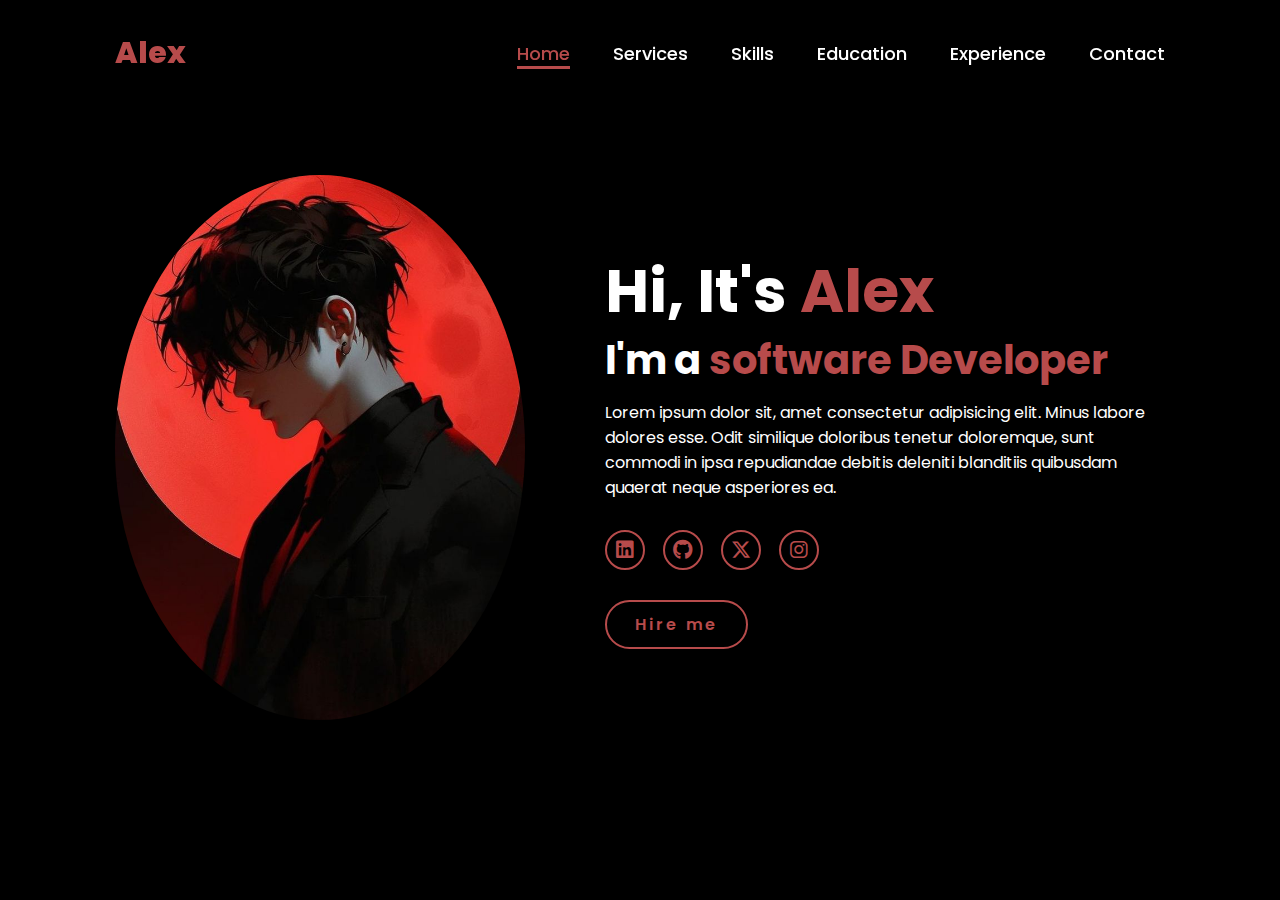
==== index.html @ 598ae783 "Add files via upload" ====
<!DOCTYPE html>
<html lang="en">
    
<head>
    <meta charset="UTF-8">
    <meta name="viewport" content="width=device-width, initial-scale=1.0">
    <link rel="stylesheet" href="https://cdnjs.cloudflare.com/ajax/libs/font-awesome/6.5.2/css/all.min.css">
    <link rel="stylesheet" href="style.css">
    <title>Portfolio Website</title>
</head>
<body>
    <header>
        <a href="#" class="logo">Alex</a>

        <nav>
            <a href="#" class="active"> Home</a>
            <a href="#" >Services</a>
            <a href="#" >Skills</a>
            <a href="#" >Education</a>
            <a href="#" >Experience</a>
            <a href="#" >Contact</a>
        </nav>
    </header>
    <section class="home">
        <div class="home-img">
            <img src="main.jpg" alt="">
        </div>
        <div class="home-content">
            <h1>Hi, It's <span>Alex</span></h1>
            <h3 class="typing-text">I'm a <span></span></h3>
            <p>Lorem ipsum dolor sit, amet consectetur adipisicing elit. Minus labore dolores esse. Odit similique doloribus tenetur doloremque, sunt commodi in ipsa repudiandae debitis deleniti blanditiis quibusdam quaerat neque asperiores ea.</p>
            <div class="social-icons">
                <a href="#"><i class="fa-brands fa-linkedin"></i></a>
                <a href="#"><i class="fa-brands fa-github"></i></a>
                <a href="#"><i class="fa-brands fa-x-twitter"></i></a>
                <a href="#"><i class="fa-brands fa-instagram"></i></a>
            </div>
            <a href="#" class="btn">Hire me</a>
        </div>
    </section>
</body>
</html>
---- style.css ----
@import url('https://fonts.googleapis.com/css2?family=Poppins:wght@100;200;300;400;500;600&display=swap');

*{
    margin: 0;
    padding: 0;
    box-sizing: border-box;
    text-decoration: none;
    border: none;
    outline: none;
    font-family: 'Poppins', sans-serif;
}

html{
    font-size: 62.5%;
}

body{
    width: 100%;
    height: 100vh;
    overflow-x: hidden;
    background-color: black;
    color: white;
}

header{
    margin-top: 20px;
    position: fixed;
    top: 0;
    left: 0;
    width: 100%;
    padding: 1rem 9%;
    background-color: transparent;
    filter: drop-shadow(10px);
    display: flex;
    justify-content: space-between;
    align-items: center;
    z-index: 100;
}

.logo{
    font-size: 3rem;
    color: #b74b4b;
    font-weight: 800;
    cursor: pointer;
    transition: 0.5s ease;
}

.logo:hover{
    transform: scale(1.1);
}

nav a{
    font-size: 1.8rem;
    color: white;
    margin-left: 4rem;
    font-weight: 500;
    transition: 0.3s ease;
    border-bottom: 3px solid transparent;
}

nav a:hover,
nav a.active{
    color: #b74b4b;
    border-bottom: 3px solid #b74b4b;
}

@media(max-width:995px){
    nav{
        position: absolute;
        display: none;
        top: 0;
        right: 0;
        width: 40%;
        border-left: 3px solid #b74b4b;
        border-bottom: 3px solid #b74b4b;
        border-bottom-left-radius: 2rem;
        padding: 1rem solid;
        background-color: #161616;
        border-top: 0.1rem solid rgba(0,0,0,0.1);
    }

    nav.active{
        display: block;
    }

    nav a{
        display: block;
        font-size: 2rem;
        margin: 3rem 0;
    }

    nav a:hover,
    nav a.active{
        padding: 1rem;
        border-radius: 0.5rem;
        border-bottom: 0.5rem solid #b74b4b;
    }
}

section{
    min-height: 100vh;
    padding: 5rem 9% 5rem;
}

.home{
    display: flex;
    justify-content: center;
    align-items: center;
    gap: 8rem;
    background-color: black;
}

.home .home-content h1{
    font-size: 6rem;
    font-weight: 700;
    line-height: 1.3;
}

span{
    color: #b74b4b;
}

.home-content h3{
    font-size: 4rem;
    margin-bottom: 1rem;
    font-weight: 700;
}

.home-content p{
    font-size: 1.6rem;
}

.home-img{
    border-radius: 50%;
}

.home-img img{
    position: relative;
    width: 32vw;
    border-radius: 50%;
    box-shadow: 0 0 25px solid #b74b4b;
    cursor: pointer;
    transition: 0.2s linear;
}

.home-img img:hover{
    font-size: 1.8rem;
    font-weight: 500;
}

.social-icons a{
    display: inline-flex;
    justify-content: center;
    align-items: center;
    width: 4rem;
    height: 4rem;
    background-color: transparent;
    border: 0.2rem solid #b74b4b;
    font-size: 2rem;
    border-radius: 50%;
    margin: 3rem 1.5rem 3rem 0;
    transition: 0.3s ease;
    color: #b74b4b;
}

.social-icons a:hover{
    color: black;
    transform: scale(1.3) translateY(-5px);
    background-color: #b74b4b;
    box-shadow: 0  0 25px #b74b4b;
}

.btn{
    display: inline-block;
    padding: 1rem 2.8rem;
    background-color: black;
    border-radius: 4rem;
    font-size: 1.6rem;
    color: #b74b4b;
    letter-spacing: 0.3rem;
    font-weight: 600;
    border: 2px solid #b74b4b;
    transition: 0.3s ease;
    cursor: pointer;
}

.btn:hover{
    transform: scale3d(1.03);
    background-color: #b74b4b;
    color: black;
    box-shadow: 0 0 25px #b74b4b;
}

.typing-text{
    font-size: 34px;
    font-weight: 600;
    min-width: 280px;
}

.typing-text span{
    position: relative;
}

.typing-text span::before{
    content: "software Developer";
    color: #b74b4b;
    animation: words 20s infinite;
}

.typing-text span::after{
    content: "";
    background-color: black;
    position: absolute;
    width: calc(100% + 8px);
    height: 100%;
    border-left: 3px solid black;
    right: -8;
    animation: cursor 0.6s infinite;
}

@keyframes cursor{
    to{
        border-left: 3px solid #b74b4b;
    }
}

@keyframes words{
    0%, 20%{
        content: "Web Developer";
    }
    21%, 40%{
        content: "Developer";
    }
    41%, 60%{
        content: "Web Designer";
    }
    61%, 80%{
        content: "Youtuber";
    }
    81%, 100%{
        content: "Script Writer";
    }
}

@media (max-width: 1000px){
    .home{
        gap: 4rem;
    }
}

@media(max-width:995px){
    .home{
        flex-direction: column;
        margin: 5rem 4rem;
    }

    .home .home-content h3{
        font-size: 2.5rem;
    }

    .home-content h1{
        font-size: 5rem;
    }

    .home-img img{
        width: 70vw;
        margin-top: 4rem;
    }
}
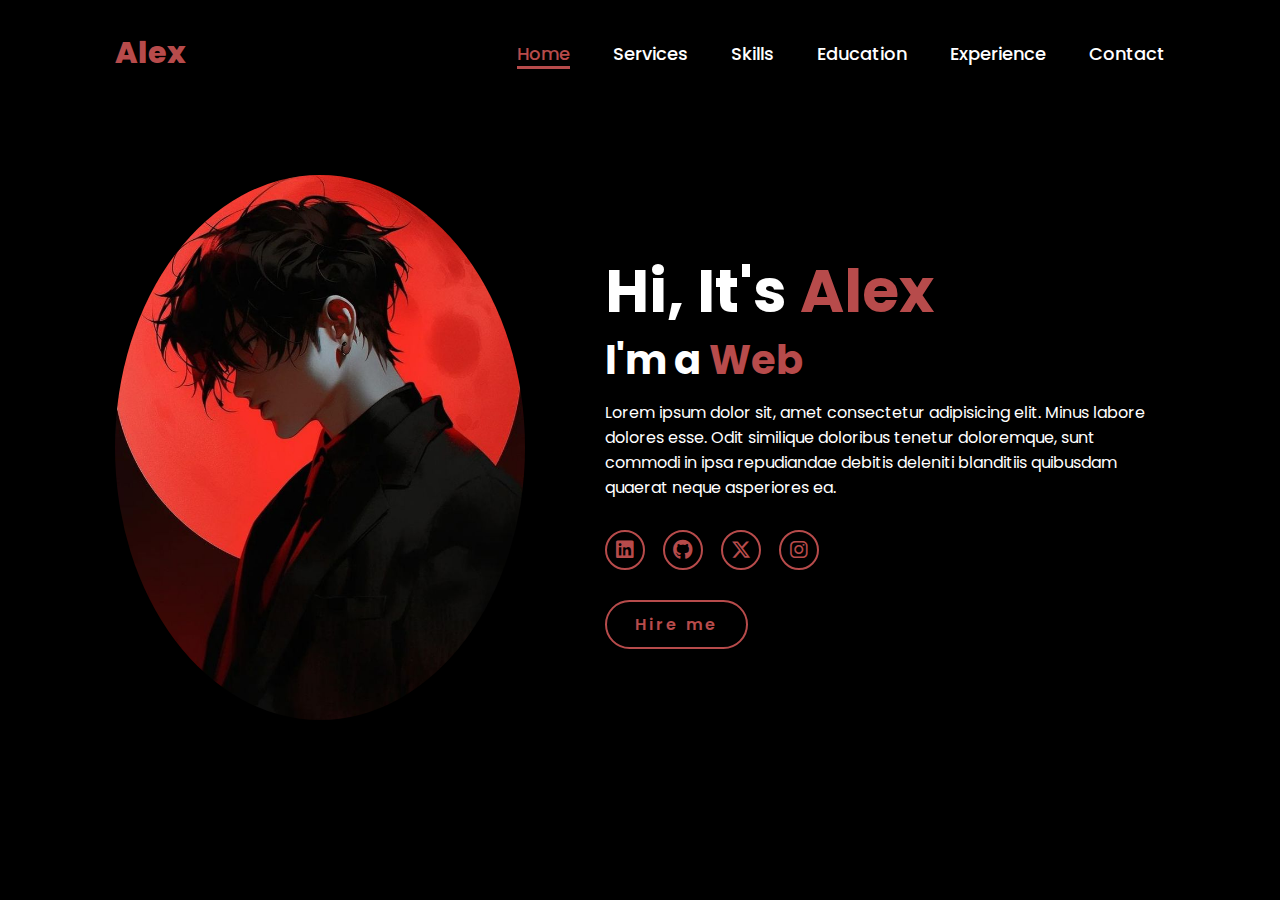
==== commit 1d39211e: "Add files via upload" ====
--- a/index.html
+++ b/index.html
@@ -1,6 +1,6 @@
 <!DOCTYPE html>
 <html lang="en">
-    
+
 <head>
     <meta charset="UTF-8">
     <meta name="viewport" content="width=device-width, initial-scale=1.0">
@@ -8,27 +8,60 @@
     <link rel="stylesheet" href="style.css">
     <title>Portfolio Website</title>
 </head>
+
 <body>
+
     <header>
+
         <a href="#" class="logo">Alex</a>
 
+        <div class="hamburger">
+            <i class="fas fa-bars"></i>
+        </div>
+
         <nav>
-            <a href="#" class="active"> Home</a>
-            <a href="#" >Services</a>
-            <a href="#" >Skills</a>
-            <a href="#" >Education</a>
-            <a href="#" >Experience</a>
-            <a href="#" >Contact</a>
+            <a href="#" class="active">Home</a>
+            <a href="#">Services</a>
+            <a href="#">Skills</a>
+            <a href="#">Education</a>
+            <a href="#">Experience</a>
+            <a href="#">Contact</a>
         </nav>
+        
     </header>
+
+
+
+
+
+
+
+
+
+
+
+
+
+
+
+
+
+
+
+
+
+
+
     <section class="home">
         <div class="home-img">
             <img src="main.jpg" alt="">
         </div>
         <div class="home-content">
             <h1>Hi, It's <span>Alex</span></h1>
-            <h3 class="typing-text">I'm a <span></span></h3>
-            <p>Lorem ipsum dolor sit, amet consectetur adipisicing elit. Minus labore dolores esse. Odit similique doloribus tenetur doloremque, sunt commodi in ipsa repudiandae debitis deleniti blanditiis quibusdam quaerat neque asperiores ea.</p>
+            <h3 class="typing-text">I'm a <span id="typing"></span></h3>
+            <p>Lorem ipsum dolor sit, amet consectetur adipisicing elit.
+                Minus labore dolores esse. Odit similique doloribus tenetur doloremque,
+                sunt commodi in ipsa repudiandae debitis deleniti blanditiis quibusdam quaerat neque asperiores ea.</p>
             <div class="social-icons">
                 <a href="#"><i class="fa-brands fa-linkedin"></i></a>
                 <a href="#"><i class="fa-brands fa-github"></i></a>
@@ -38,5 +71,10 @@
             <a href="#" class="btn">Hire me</a>
         </div>
     </section>
+
+
+    <script src="script.js"></script>
+
 </body>
+
 </html>--- a/style.css
+++ b/style.css
@@ -1,6 +1,6 @@
 @import url('https://fonts.googleapis.com/css2?family=Poppins:wght@100;200;300;400;500;600&display=swap');
 
-*{
+* {
     margin: 0;
     padding: 0;
     box-sizing: border-box;
@@ -10,11 +10,11 @@
     font-family: 'Poppins', sans-serif;
 }
 
-html{
+html {
     font-size: 62.5%;
 }
 
-body{
+body {
     width: 100%;
     height: 100vh;
     overflow-x: hidden;
@@ -22,14 +22,14 @@
     color: white;
 }
 
-header{
+header {
     margin-top: 20px;
     position: fixed;
     top: 0;
     left: 0;
     width: 100%;
     padding: 1rem 9%;
-    background-color: transparent;
+    background-color: black;
     filter: drop-shadow(10px);
     display: flex;
     justify-content: space-between;
@@ -37,7 +37,24 @@
     z-index: 100;
 }
 
-.logo{
+
+
+
+
+
+
+
+
+
+
+
+
+
+
+
+
+
+.logo {
     font-size: 3rem;
     color: #b74b4b;
     font-weight: 800;
@@ -45,11 +62,18 @@
     transition: 0.5s ease;
 }
 
-.logo:hover{
+.logo:hover {
     transform: scale(1.1);
 }
 
-nav a{
+.hamburger {
+    display: none;
+    cursor: pointer;
+    font-size: 2.5rem;
+    color: white;
+}
+
+nav a {
     font-size: 1.8rem;
     color: white;
     margin-left: 4rem;
@@ -59,16 +83,33 @@
 }
 
 nav a:hover,
-nav a.active{
+nav a.active {
     color: #b74b4b;
     border-bottom: 3px solid #b74b4b;
 }
 
-@media(max-width:995px){
-    nav{
+
+
+
+
+
+
+
+
+
+
+
+
+
+@media(max-width:995px) {
+    .hamburger {
+        display: block;
+    }
+
+    nav {
         position: absolute;
         display: none;
-        top: 0;
+        top: 5rem;
         right: 0;
         width: 40%;
         border-left: 3px solid #b74b4b;
@@ -76,33 +117,48 @@
         border-bottom-left-radius: 2rem;
         padding: 1rem solid;
         background-color: #161616;
-        border-top: 0.1rem solid rgba(0,0,0,0.1);
-    }
-
-    nav.active{
+        border-top: 0.1rem solid rgba(0, 0, 0, 0.1);
+    }
+
+    nav.active {
         display: block;
     }
 
-    nav a{
+    nav a {
         display: block;
         font-size: 2rem;
         margin: 3rem 0;
     }
 
     nav a:hover,
-    nav a.active{
+    nav a.active {
         padding: 1rem;
         border-radius: 0.5rem;
         border-bottom: 0.5rem solid #b74b4b;
     }
 }
 
-section{
+
+
+
+
+
+
+
+
+
+
+
+
+
+
+
+section {
     min-height: 100vh;
     padding: 5rem 9% 5rem;
 }
 
-.home{
+.home {
     display: flex;
     justify-content: center;
     align-items: center;
@@ -110,31 +166,52 @@
     background-color: black;
 }
 
-.home .home-content h1{
+.home .home-content h1 {
     font-size: 6rem;
     font-weight: 700;
     line-height: 1.3;
 }
 
-span{
-    color: #b74b4b;
-}
-
-.home-content h3{
+span {
+    color: #b74b4b;
+}
+
+.home-content h3 {
     font-size: 4rem;
     margin-bottom: 1rem;
     font-weight: 700;
 }
 
-.home-content p{
+.home-content p {
     font-size: 1.6rem;
 }
 
-.home-img{
+.home-img {
     border-radius: 50%;
 }
 
-.home-img img{
+
+
+
+
+
+
+
+
+
+
+
+
+
+
+
+
+
+
+
+
+
+.home-img img {
     position: relative;
     width: 32vw;
     border-radius: 50%;
@@ -143,12 +220,12 @@
     transition: 0.2s linear;
 }
 
-.home-img img:hover{
+.home-img img:hover {
     font-size: 1.8rem;
     font-weight: 500;
 }
 
-.social-icons a{
+.social-icons a {
     display: inline-flex;
     justify-content: center;
     align-items: center;
@@ -163,14 +240,31 @@
     color: #b74b4b;
 }
 
-.social-icons a:hover{
+.social-icons a:hover {
     color: black;
     transform: scale(1.3) translateY(-5px);
     background-color: #b74b4b;
-    box-shadow: 0  0 25px #b74b4b;
-}
-
-.btn{
+    box-shadow: 0 0 25px #b74b4b;
+}
+
+
+
+
+
+
+
+
+
+
+
+
+
+
+
+
+
+
+.btn {
     display: inline-block;
     padding: 1rem 2.8rem;
     background-color: black;
@@ -184,87 +278,54 @@
     cursor: pointer;
 }
 
-.btn:hover{
+.btn:hover {
     transform: scale3d(1.03);
     background-color: #b74b4b;
     color: black;
     box-shadow: 0 0 25px #b74b4b;
 }
 
-.typing-text{
-    font-size: 34px;
-    font-weight: 600;
-    min-width: 280px;
-}
-
-.typing-text span{
-    position: relative;
-}
-
-.typing-text span::before{
-    content: "software Developer";
-    color: #b74b4b;
-    animation: words 20s infinite;
-}
-
-.typing-text span::after{
-    content: "";
-    background-color: black;
-    position: absolute;
-    width: calc(100% + 8px);
-    height: 100%;
-    border-left: 3px solid black;
-    right: -8;
-    animation: cursor 0.6s infinite;
-}
-
-@keyframes cursor{
-    to{
-        border-left: 3px solid #b74b4b;
-    }
-}
-
-@keyframes words{
-    0%, 20%{
-        content: "Web Developer";
-    }
-    21%, 40%{
-        content: "Developer";
-    }
-    41%, 60%{
-        content: "Web Designer";
-    }
-    61%, 80%{
-        content: "Youtuber";
-    }
-    81%, 100%{
-        content: "Script Writer";
-    }
-}
-
-@media (max-width: 1000px){
-    .home{
+
+
+
+
+
+
+
+
+
+
+
+
+
+
+
+
+
+
+
+@media (max-width: 1000px) {
+    .home {
         gap: 4rem;
     }
 }
 
-@media(max-width:995px){
-    .home{
+@media(max-width:995px) {
+    .home {
         flex-direction: column;
         margin: 5rem 4rem;
     }
 
-    .home .home-content h3{
+    .home .home-content h3 {
         font-size: 2.5rem;
     }
 
-    .home-content h1{
+    .home-content h1 {
         font-size: 5rem;
     }
 
-    .home-img img{
+    .home-img img {
         width: 70vw;
         margin-top: 4rem;
     }
-}
-
+}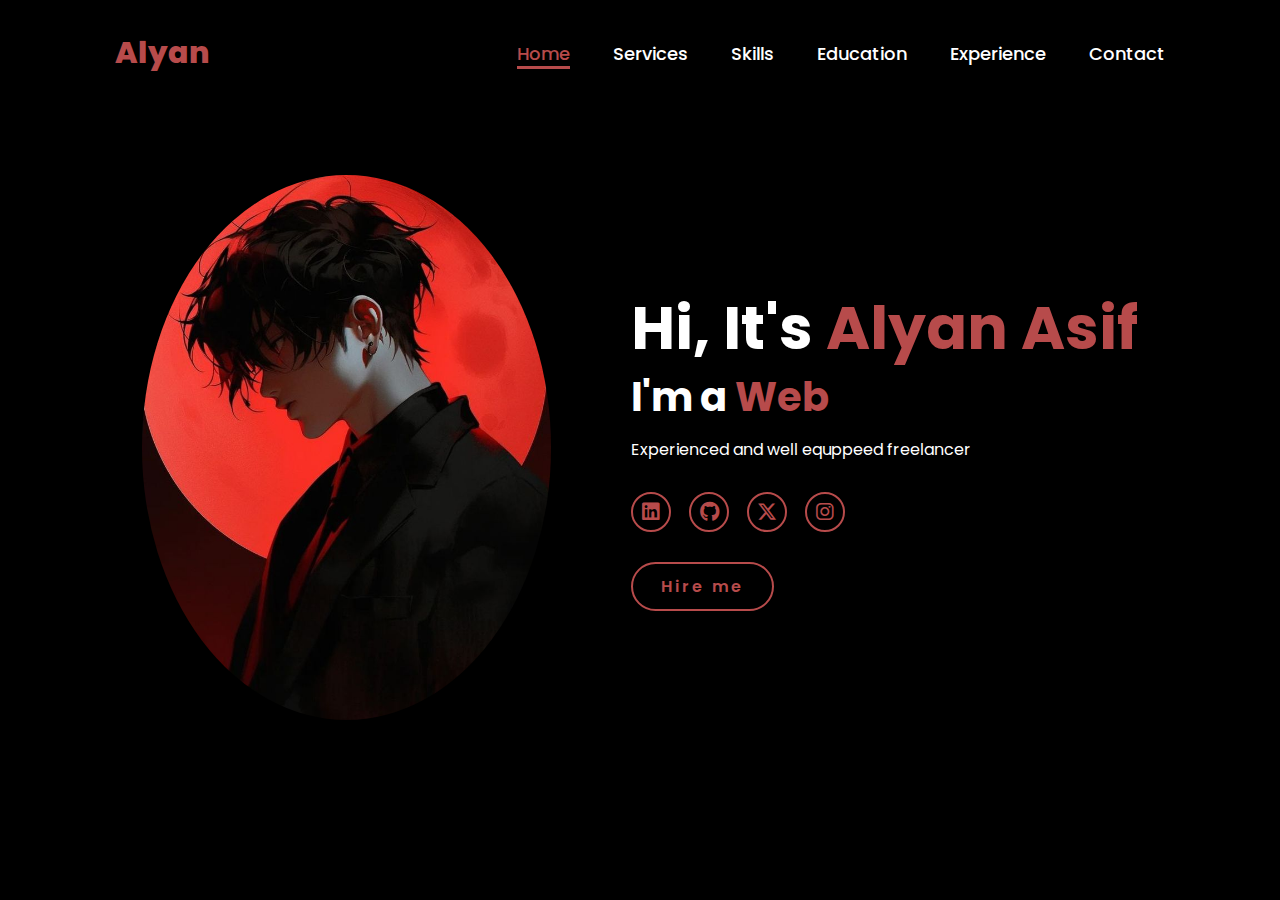
==== commit 94f15570: "Update index.html" ====
--- a/index.html
+++ b/index.html
@@ -13,7 +13,7 @@
 
     <header>
 
-        <a href="#" class="logo">Alex</a>
+        <a href="#" class="logo">Alyan</a>
 
         <div class="hamburger">
             <i class="fas fa-bars"></i>
@@ -57,11 +57,9 @@
             <img src="main.jpg" alt="">
         </div>
         <div class="home-content">
-            <h1>Hi, It's <span>Alex</span></h1>
+            <h1>Hi, It's <span>Alyan Asif</span></h1>
             <h3 class="typing-text">I'm a <span id="typing"></span></h3>
-            <p>Lorem ipsum dolor sit, amet consectetur adipisicing elit.
-                Minus labore dolores esse. Odit similique doloribus tenetur doloremque,
-                sunt commodi in ipsa repudiandae debitis deleniti blanditiis quibusdam quaerat neque asperiores ea.</p>
+            <p>Experienced and well equppeed freelancer</p>
             <div class="social-icons">
                 <a href="#"><i class="fa-brands fa-linkedin"></i></a>
                 <a href="#"><i class="fa-brands fa-github"></i></a>
@@ -77,4 +75,4 @@
 
 </body>
 
-</html>+</html>
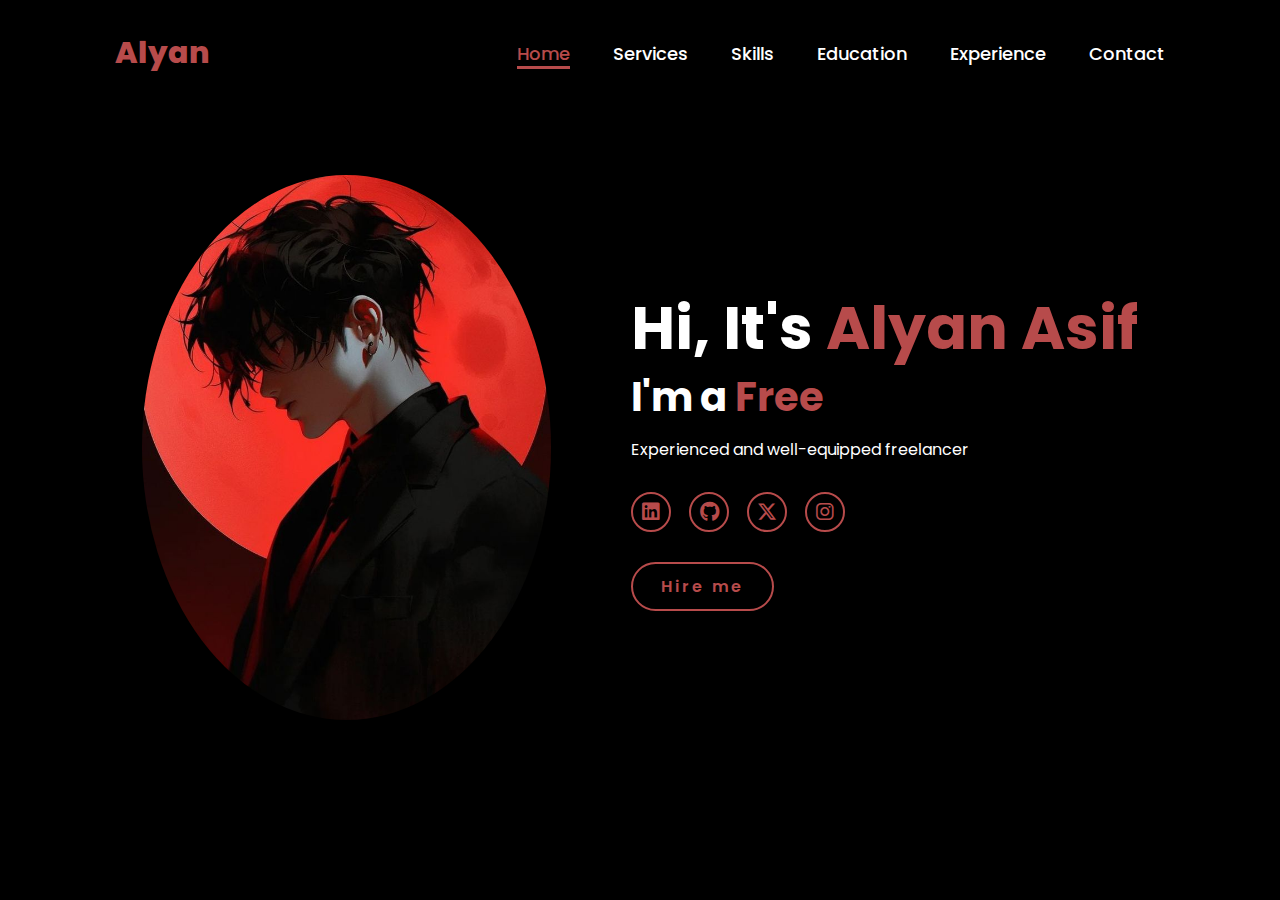
==== commit c32e1050: "Update index.html" ====
--- a/index.html
+++ b/index.html
@@ -12,64 +12,37 @@
 <body>
 
     <header>
-
         <a href="#" class="logo">Alyan</a>
-
         <div class="hamburger">
             <i class="fas fa-bars"></i>
         </div>
-
         <nav>
-            <a href="#" class="active">Home</a>
-            <a href="#">Services</a>
-            <a href="#">Skills</a>
-            <a href="#">Education</a>
-            <a href="#">Experience</a>
-            <a href="#">Contact</a>
+            <a href="index.html" class="active">Home</a>
+            <a href="https://www.example.com/services">Services</a>
+            <a href="https://www.example.com/skills">Skills</a>
+            <a href="https://www.example.com/education">Education</a>
+            <a href="https://www.example.com/experience">Experience</a>
+            <a href="https://www.example.com/contact">Contact</a>
         </nav>
-        
     </header>
 
-
-
-
-
-
-
-
-
-
-
-
-
-
-
-
-
-
-
-
-
-
-
-    <section class="home">
+    <section class="home" id="home">
         <div class="home-img">
-            <img src="main.jpg" alt="">
+            <img src="main.jpg" alt="Main Image">
         </div>
         <div class="home-content">
             <h1>Hi, It's <span>Alyan Asif</span></h1>
             <h3 class="typing-text">I'm a <span id="typing"></span></h3>
-            <p>Experienced and well equppeed freelancer</p>
+            <p>Experienced and well-equipped freelancer</p>
             <div class="social-icons">
-                <a href="#"><i class="fa-brands fa-linkedin"></i></a>
-                <a href="#"><i class="fa-brands fa-github"></i></a>
-                <a href="#"><i class="fa-brands fa-x-twitter"></i></a>
-                <a href="#"><i class="fa-brands fa-instagram"></i></a>
+                <a href="https://www.linkedin.com/in/alyan-asif"><i class="fa-brands fa-linkedin"></i></a>
+                <a href="https://github.com/alyanasif"><i class="fa-brands fa-github"></i></a>
+                <a href="https://twitter.com/alyanasif"><i class="fa-brands fa-x-twitter"></i></a>
+                <a href="https://www.instagram.com/alyanasif"><i class="fa-brands fa-instagram"></i></a>
             </div>
-            <a href="#" class="btn">Hire me</a>
+            <a href="mailto:alyan@example.com" class="btn">Hire me</a>
         </div>
     </section>
-
 
     <script src="script.js"></script>
 
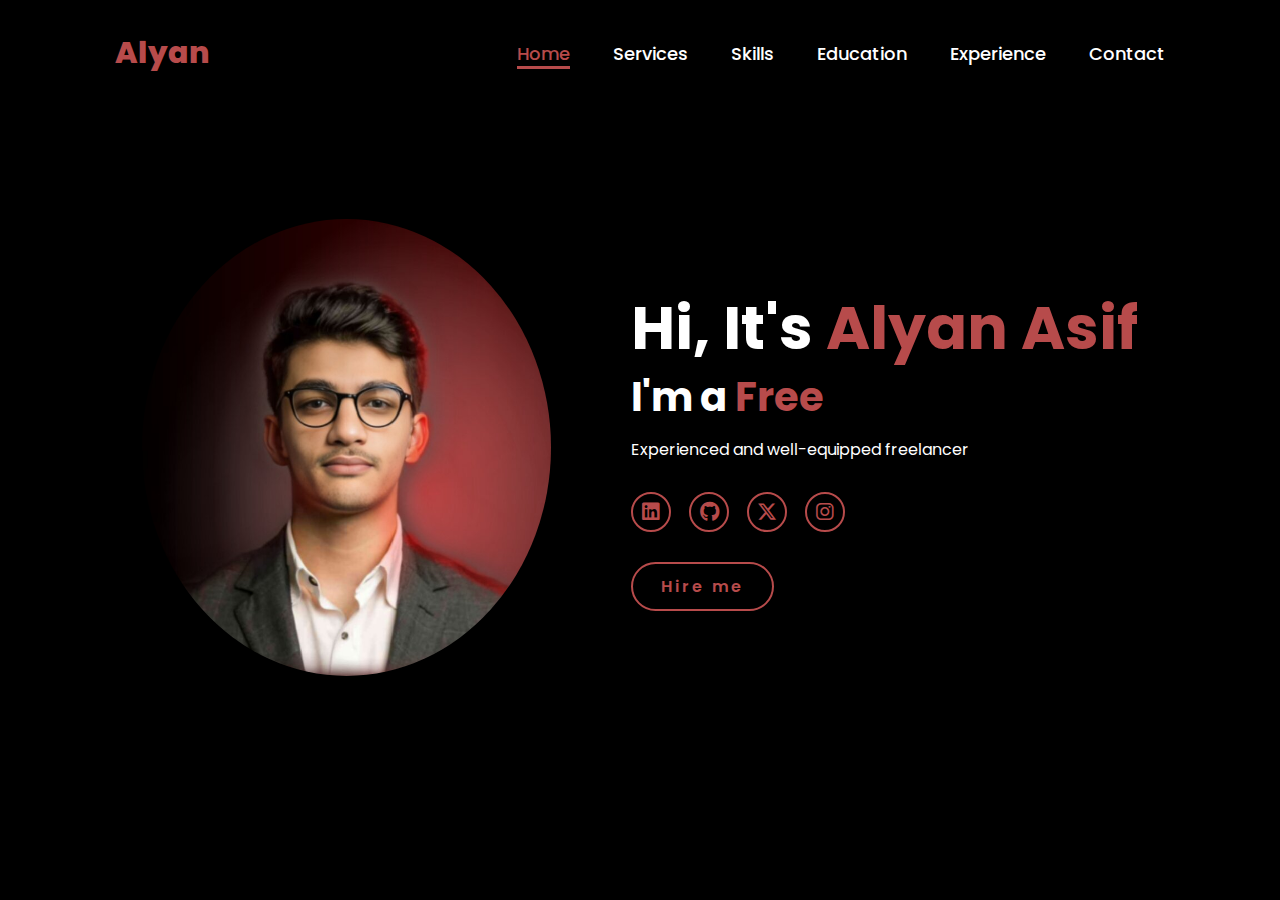
==== commit d2921fbb: "Update index.html" ====
--- a/index.html
+++ b/index.html
@@ -18,8 +18,8 @@
         </div>
         <nav>
             <a href="index.html" class="active">Home</a>
-            <a href="https://www.example.com/services">Services</a>
-            <a href="https://www.example.com/skills">Skills</a>
+            <a href="services.html">Services</a>
+            <a href="skills.html">Skills</a>
             <a href="https://www.example.com/education">Education</a>
             <a href="https://www.example.com/experience">Experience</a>
             <a href="https://www.example.com/contact">Contact</a>
--- a/style.css
+++ b/style.css
@@ -328,4 +328,66 @@
         width: 70vw;
         margin-top: 4rem;
     }
-}+}
+
+
+
+
+
+
+
+
+
+/* Services section */
+.services {
+    padding: 2rem 1rem;
+    text-align: center;
+}
+
+.services h1 {
+    margin-bottom: 2rem;
+    color: #333;
+}
+
+.services .service {
+    background: #fff;
+    margin: 1rem;
+    padding: 2rem;
+    border-radius: 5px;
+    box-shadow: 0 2px 4px rgba(0,0,0,0.1);
+    text-align: left;
+}
+
+.services .service h3 {
+    margin-bottom: 1rem;
+    color: red; /* Red color for headings */
+}
+
+.services .service-logo {
+    width: 50px;
+    margin: 0.5rem;
+    display: inline-block;
+    vertical-align: middle;
+}
+
+.services .service p {
+    margin-top: 1rem;
+    color: red; /* Red color for paragraph text */
+}
+
+/* Responsive design for small screens */
+@media (max-width: 768px) {
+    header .hamburger {
+        display: block;
+    }
+    header nav {
+        display: none;
+        flex-direction: column;
+    }
+    header nav a {
+        margin: 0.5rem 0;
+    }
+    .services .service {
+        text-align: center;
+    }
+}
